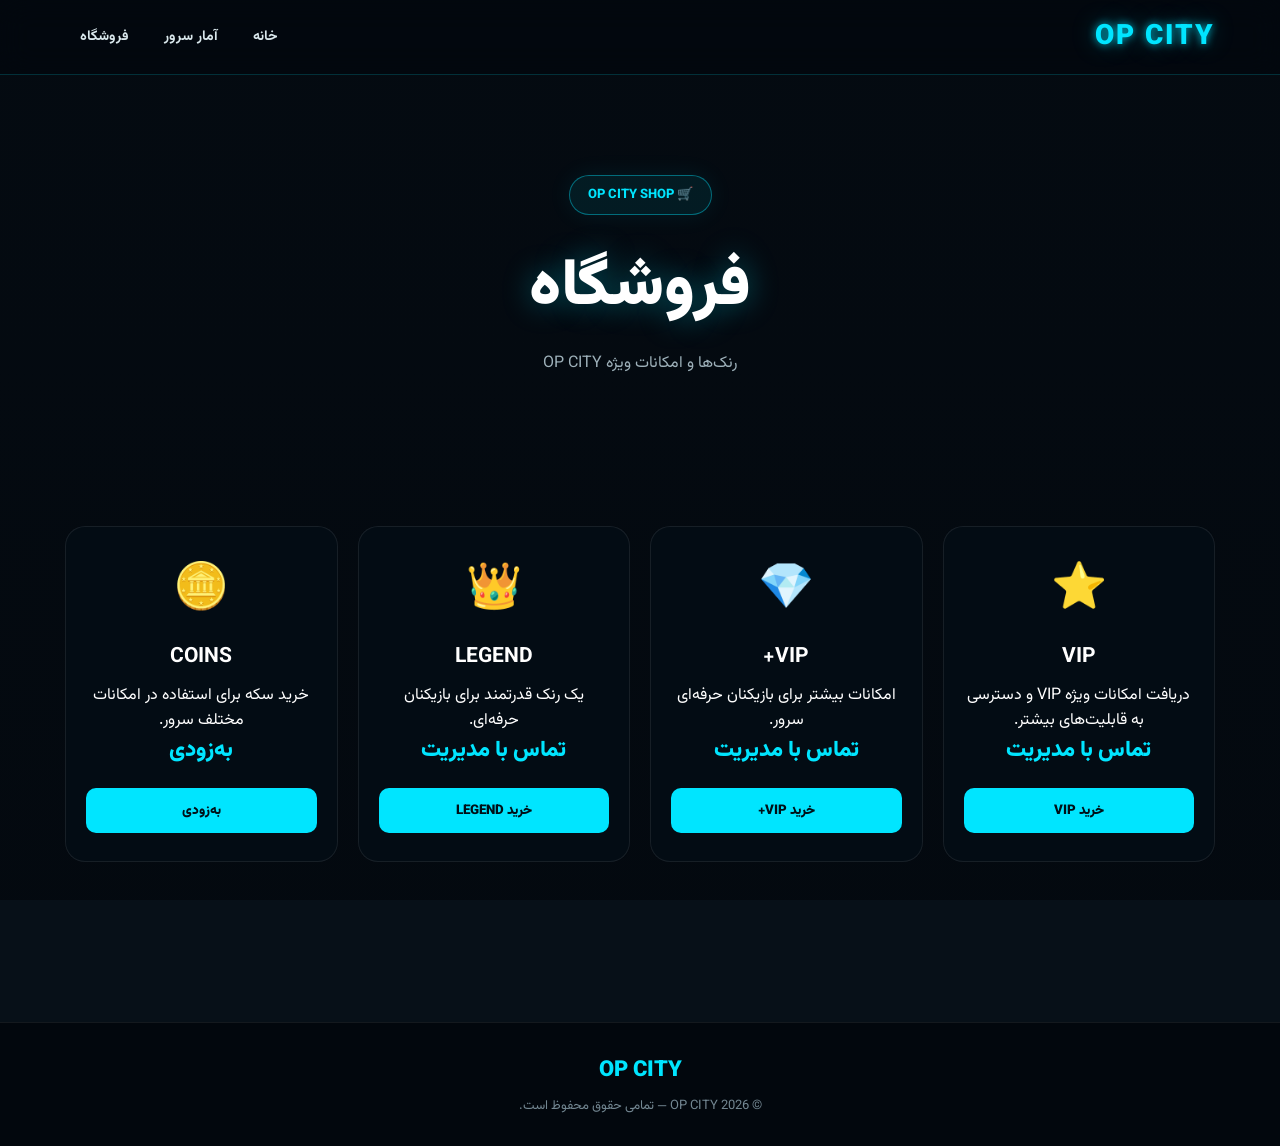
==== shop.html @ 72acddde "Initial website" ====
<!DOCTYPE html>
<html lang="fa" dir="rtl">
<head>
    <meta charset="UTF-8">
    <meta name="viewport" content="width=device-width, initial-scale=1.0">

    <title>OP CITY | فروشگاه</title>

    <link rel="stylesheet" href="style.css">
</head>

<body>

    <!-- =========================
         NAVBAR
    ========================== -->

    <nav class="navbar">

        <div class="nav-container">

            <a href="index.html" class="logo">
                OP CITY
            </a>

            <ul class="nav-links">

                <li>
                    <a href="index.html">
                        خانه
                    </a>
                </li>

                <li>
                    <a href="stats.html">
                        آمار سرور
                    </a>
                </li>

                <li>
                    <a href="shop.html">
                        فروشگاه
                    </a>
                </li>

            </ul>

        </div>

    </nav>


    <!-- =========================
         PAGE HEADER
    ========================== -->

    <header class="page-header">

        <div class="container">

            <div class="hero-badge">
                🛒 OP CITY SHOP
            </div>

            <h1>
                فروشگاه
            </h1>

            <p>
                رنک‌ها و امکانات ویژه OP CITY
            </p>

        </div>

    </header>


    <!-- =========================
         SHOP
    ========================== -->

    <main>

        <section class="section">

            <div class="container">

                <div class="shop-grid">


                    <!-- VIP -->

                    <div class="product-card">

                        <div class="product-icon">
                            ⭐
                        </div>

                        <h3>
                            VIP
                        </h3>

                        <p>
                            دریافت امکانات ویژه VIP و دسترسی
                            به قابلیت‌های بیشتر.
                        </p>

                        <div class="product-price">
                            تماس با مدیریت
                        </div>

                        <button
                            class="product-button"
                            onclick="buyProduct('VIP')">

                            خرید VIP

                        </button>

                    </div>


                    <!-- VIP+ -->

                    <div class="product-card">

                        <div class="product-icon">
                            💎
                        </div>

                        <h3>
                            VIP+
                        </h3>

                        <p>
                            امکانات بیشتر برای بازیکنان
                            حرفه‌ای سرور.
                        </p>

                        <div class="product-price">
                            تماس با مدیریت
                        </div>

                        <button
                            class="product-button"
                            onclick="buyProduct('VIP+')">

                            خرید VIP+

                        </button>

                    </div>


                    <!-- LEGEND -->

                    <div class="product-card">

                        <div class="product-icon">
                            👑
                        </div>

                        <h3>
                            LEGEND
                        </h3>

                        <p>
                            یک رنک قدرتمند برای بازیکنان
                            حرفه‌ای.
                        </p>

                        <div class="product-price">
                            تماس با مدیریت
                        </div>

                        <button
                            class="product-button"
                            onclick="buyProduct('LEGEND')">

                            خرید LEGEND

                        </button>

                    </div>


                    <!-- COINS -->

                    <div class="product-card">

                        <div class="product-icon">
                            🪙
                        </div>

                        <h3>
                            COINS
                        </h3>

                        <p>
                            خرید سکه برای استفاده در امکانات
                            مختلف سرور.
                        </p>

                        <div class="product-price">
                            به‌زودی
                        </div>

                        <button
                            class="product-button"
                            onclick="buyProduct('COINS')">

                            به‌زودی

                        </button>

                    </div>


                </div>

            </div>

        </section>

    </main>


    <!-- =========================
         FOOTER
    ========================== -->

    <footer>

        <div class="container">

            <div class="footer-logo">
                OP CITY
            </div>

            <p>
                © 2026 OP CITY — تمامی حقوق محفوظ است.
            </p>

        </div>

    </footer>


    <!-- JAVASCRIPT -->

    <script src="script.js"></script>

</body>
</html>
---- style.css ----
@import url('https://fonts.googleapis.com/css2?family=Vazirmatn:wght@400;500;600;700;800;900&display=swap');

* {
    margin: 0;
    padding: 0;
    box-sizing: border-box;
}

html {
    scroll-behavior: smooth;
}

body {
    font-family: 'Vazirmatn', Arial, sans-serif;
    direction: rtl;
    min-height: 100vh;
    color: #fff;
    background-color: #071018;

    background-image:
        linear-gradient(
            rgba(3, 8, 14, 0.68),
            rgba(3, 8, 14, 0.86)
        ),
        url("https://wallpaper.dog/large/10949934.jpg");

    background-size: cover;
    background-position: center;
    background-attachment: fixed;
    background-repeat: no-repeat;
}

a {
    color: inherit;
    text-decoration: none;
}

button {
    font-family: inherit;
}

.container {
    width: 92%;
    max-width: 1150px;
    margin: auto;
}

/* =========================
   NAVBAR
========================= */

.navbar {
    position: sticky;
    top: 0;
    z-index: 9999;

    width: 100%;
    padding: 15px 0;

    background: rgba(3, 8, 14, 0.82);
    border-bottom: 1px solid rgba(0, 229, 255, 0.18);

    backdrop-filter: blur(15px);
    -webkit-backdrop-filter: blur(15px);
}

.nav-container {
    width: 92%;
    max-width: 1150px;
    margin: auto;

    display: flex;
    align-items: center;
    justify-content: space-between;

    gap: 20px;
}

.logo {
    font-size: 28px;
    font-weight: 900;
    letter-spacing: 2px;

    color: #00e5ff;

    text-shadow:
        0 0 8px rgba(0, 229, 255, 0.8),
        0 0 25px rgba(0, 229, 255, 0.35);
}

.nav-links {
    display: flex;
    align-items: center;
    gap: 5px;

    list-style: none;
}

.nav-links a {
    display: block;

    padding: 10px 15px;

    border-radius: 10px;

    color: #d9e7ec;

    font-size: 14px;
    font-weight: 700;

    transition:
        background 0.25s ease,
        color 0.25s ease,
        transform 0.25s ease;
}

.nav-links a:hover {
    color: #00e5ff;

    background: rgba(0, 229, 255, 0.08);

    transform: translateY(-2px);
}

/* =========================
   HERO
========================= */

.hero {
    position: relative;

    min-height: 720px;

    display: flex;
    align-items: center;
    justify-content: center;

    text-align: center;

    overflow: hidden;
}

.hero::after {
    content: "";

    position: absolute;
    inset: 0;

    pointer-events: none;

    background:
        radial-gradient(
            circle at center,
            rgba(0, 229, 255, 0.08),
            transparent 50%
        );
}

.hero-content {
    position: relative;
    z-index: 2;

    width: 92%;
    max-width: 900px;

    padding: 80px 0;
}

.hero-badge {
    display: inline-block;

    margin-bottom: 22px;
    padding: 9px 18px;

    border: 1px solid rgba(0, 229, 255, 0.4);
    border-radius: 999px;

    background: rgba(0, 229, 255, 0.08);

    color: #00e5ff;

    font-size: 13px;
    font-weight: 800;

    box-shadow:
        0 0 25px rgba(0, 229, 255, 0.08);
}

.hero h1 {
    font-size: clamp(55px, 10vw, 110px);

    line-height: 1;

    font-weight: 900;

    letter-spacing: 7px;

    color: #fff;

    text-shadow:
        0 0 10px rgba(255, 255, 255, 0.35),
        0 0 30px rgba(0, 229, 255, 0.65),
        0 0 70px rgba(0, 229, 255, 0.25);
}

.hero-subtitle {
    margin-top: 20px;

    color: #00e5ff;

    font-size: clamp(18px, 3vw, 28px);

    font-weight: 800;

    text-shadow:
        0 0 15px rgba(0, 229, 255, 0.3);
}

.hero-description {
    max-width: 720px;

    margin: 22px auto 0;

    color: #d3dfe4;

    font-size: 16px;

    line-height: 2;
}

/* =========================
   IP BOX
========================= */

.ip-box {
    width: 100%;
    max-width: 650px;

    margin: 35px auto 0;
    padding: 15px;

    display: flex;
    align-items: center;

    gap: 12px;

    background: rgba(3, 12, 19, 0.86);

    border: 1px solid rgba(0, 229, 255, 0.3);

    border-radius: 16px;

    backdrop-filter: blur(12px);

    box-shadow:
        0 15px 50px rgba(0, 0, 0, 0.35);
}

.ip-label {
    color: #8fa6b0;

    font-size: 13px;

    white-space: nowrap;
}

.ip-address {
    flex: 1;

    direction: ltr;
    text-align: center;

    color: #fff;

    font-family: Consolas, monospace;

    font-size: 18px;

    font-weight: 800;

    letter-spacing: 1px;
}

.copy-btn {
    border: none;

    cursor: pointer;

    padding: 11px 17px;

    border-radius: 10px;

    background: #00e5ff;

    color: #001018;

    font-size: 13px;

    font-weight: 900;

    transition: 0.25s ease;
}

.copy-btn:hover {
    transform: translateY(-2px);

    box-shadow:
        0 0 25px rgba(0, 229, 255, 0.45);
}

/* =========================
   BUTTONS
========================= */

.hero-buttons {
    margin-top: 30px;

    display: flex;
    justify-content: center;

    gap: 12px;

    flex-wrap: wrap;
}

.btn {
    display: inline-flex;

    align-items: center;
    justify-content: center;

    min-width: 150px;

    padding: 13px 22px;

    border-radius: 12px;

    font-size: 14px;

    font-weight: 800;

    transition: 0.25s ease;
}

.btn-primary {
    background: #00e5ff;

    color: #001018;

    box-shadow:
        0 0 25px rgba(0, 229, 255, 0.2);
}

.btn-primary:hover {
    transform: translateY(-3px);

    box-shadow:
        0 0 35px rgba(0, 229, 255, 0.45);
}

.btn-secondary {
    background: rgba(255, 255, 255, 0.06);

    border: 1px solid rgba(255, 255, 255, 0.18);

    color: #fff;
}

.btn-secondary:hover {
    transform: translateY(-3px);

    border-color: rgba(0, 229, 255, 0.5);

    color: #00e5ff;
}

/* =========================
   SECTION
========================= */

.section {
    padding: 90px 0;
}

.section-title {
    text-align: center;

    margin-bottom: 45px;
}

.section-title h2 {
    font-size: clamp(28px, 5vw, 45px);

    font-weight: 900;

    text-shadow:
        0 0 20px rgba(0, 229, 255, 0.12);
}

.section-title p {
    margin-top: 12px;

    color: #91a4ae;

    font-size: 14px;
}

/* =========================
   FEATURES
========================= */

.features {
    display: grid;

    grid-template-columns:
        repeat(3, 1fr);

    gap: 20px;
}

.feature-card {
    padding: 32px 25px;

    text-align: center;

    background: rgba(4, 13, 21, 0.84);

    border: 1px solid rgba(255, 255, 255, 0.08);

    border-radius: 20px;

    backdrop-filter: blur(12px);

    transition: 0.3s ease;
}

.feature-card:hover {
    transform: translateY(-7px);

    border-color:
        rgba(0, 229, 255, 0.4);

    box-shadow:
        0 15px 45px rgba(0, 0, 0, 0.3);
}

.feature-icon {
    font-size: 42px;

    margin-bottom: 15px;
}

.feature-card h3 {
    font-size: 20px;

    margin-bottom: 10px;
}

.feature-card p {
    color: #9caeb8;

    line-height: 1.9;

    font-size: 14px;
}

/* =========================
   STATS
========================= */

.stats-grid {
    display: grid;

    grid-template-columns:
        repeat(4, 1fr);

    gap: 18px;
}

.stat-card {
    padding: 25px 18px;

    text-align: center;

    background: rgba(4, 13, 21, 0.84);

    border: 1px solid rgba(0, 229, 255, 0.12);

    border-radius: 18px;

    backdrop-filter: blur(10px);

    transition: 0.3s ease;
}

.stat-card:hover {
    transform: translateY(-4px);

    border-color:
        rgba(0, 229, 255, 0.3);
}

.stat-card h3 {
    color: #8fa8b5;

    font-size: 13px;

    margin-bottom: 10px;
}

.stat-card strong {
    display: block;

    font-size: 25px;

    font-weight: 900;

    color: #fff;
}

/* =========================
   SHOP
========================= */

.shop-grid {
    display: grid;

    grid-template-columns:
        repeat(4, 1fr);

    gap: 20px;
}

.product-card {
    padding: 28px 20px;

    text-align: center;

    background: rgba(4, 13, 21, 0.86);

    border: 1px solid rgba(255, 255, 255, 0.08);

    border-radius: 20px;

    backdrop-filter: blur(12px);

    transition: 0.3s ease;
}

.product-card:hover {
    transform: translateY(-7px);

    border-color:
        rgba(0, 229, 255, 0.4);

    box-shadow:
        0 15px 45px rgba(0, 0, 0, 0.35);
}

.product-icon {
    font-size: 45px;

    margin-bottom: 15px;
}

.product-card h3 {
    font-size: 21px;

    margin-bottom: 10px;
}

.product-price {
    color: #00e5ff;

    font-size: 22px;

    font-weight: 900;

    margin-bottom: 20px;
}

.product-button {
    width: 100%;

    border: none;

    cursor: pointer;

    padding: 12px;

    border-radius: 10px;

    background: #00e5ff;

    color: #001018;

    font-weight: 900;

    transition: 0.25s ease;
}

.product-button:hover {
    transform: translateY(-2px);

    box-shadow:
        0 0 25px rgba(0, 229, 255, 0.35);
}

/* =========================
   PAGE HEADER
========================= */

.page-header {
    padding: 100px 0 60px;

    text-align: center;
}

.page-header h1 {
    font-size: clamp(35px, 6vw, 65px);

    font-weight: 900;

    text-shadow:
        0 0 30px rgba(0, 229, 255, 0.35);
}

.page-header p {
    margin-top: 12px;

    color: #9eb1ba;
}

/* =========================
   SERVER INFO
========================= */

.server-info {
    width: 92%;
    max-width: 850px;

    margin: 0 auto;

    padding: 28px;

    background: rgba(4, 13, 21, 0.86);

    border: 1px solid rgba(255, 255, 255, 0.08);

    border-radius: 20px;

    backdrop-filter: blur(12px);
}

.info-row {
    display: flex;

    justify-content: space-between;
    align-items: center;

    gap: 20px;

    padding: 18px 0;

    border-bottom:
        1px solid rgba(255, 255, 255, 0.07);
}

.info-row:last-child {
    border-bottom: none;
}

.info-label {
    color: #8ea2ad;
}

.info-value {
    color: #fff;

    font-weight: 800;

    direction: ltr;
}

/* =========================
   FOOTER
========================= */

footer {
    margin-top: 70px;

    padding: 30px 0;

    text-align: center;

    background: rgba(2, 7, 12, 0.92);

    border-top:
        1px solid rgba(255, 255, 255, 0.07);
}

footer p {
    color: #738792;

    font-size: 13px;
}

.footer-logo {
    color: #00e5ff;

    font-size: 22px;

    font-weight: 900;

    margin-bottom: 8px;
}

/* =========================
   SCROLLBAR
========================= */

::-webkit-scrollbar {
    width: 9px;
}

::-webkit-scrollbar-track {
    background: #03080e;
}

::-webkit-scrollbar-thumb {
    background: #12616d;

    border-radius: 10px;
}

::-webkit-scrollbar-thumb:hover {
    background: #00e5ff;
}

/* =========================
   MOBILE
========================= */

@media (max-width: 900px) {

    .features {
        grid-template-columns: 1fr;
    }

    .stats-grid {
        grid-template-columns:
            repeat(2, 1fr);
    }

    .shop-grid {
        grid-template-columns:
            repeat(2, 1fr);
    }
}

@media (max-width: 650px) {

    .navbar {
        padding: 12px 0;
    }

    .nav-container {
        flex-direction: column;

        gap: 10px;
    }

    .nav-links {
        width: 100%;

        justify-content: center;

        flex-wrap: wrap;
    }

    .nav-links a {
        padding: 8px 11px;

        font-size: 12px;
    }

    .hero {
        min-height: 650px;
    }

    .hero h1 {
        letter-spacing: 4px;
    }

    .hero-description {
        font-size: 14px;
    }

    .ip-box {
        flex-direction: column;
    }

    .ip-label {
        text-align: center;
    }

    .ip-address {
        width: 100%;

        font-size: 16px;

        padding: 5px;
    }

    .copy-btn {
        width: 100%;
    }

    .hero-buttons {
        flex-direction: column;
    }

    .btn {
        width: 100%;
    }

    .stats-grid {
        grid-template-columns: 1fr;
    }

    .shop-grid {
        grid-template-columns: 1fr;
    }

    .section {
        padding: 65px 0;
    }

    .server-info {
        padding: 20px;
    }

    .info-row {
        flex-direction: column;

        align-items: flex-start;

        gap: 7px;
    }
}
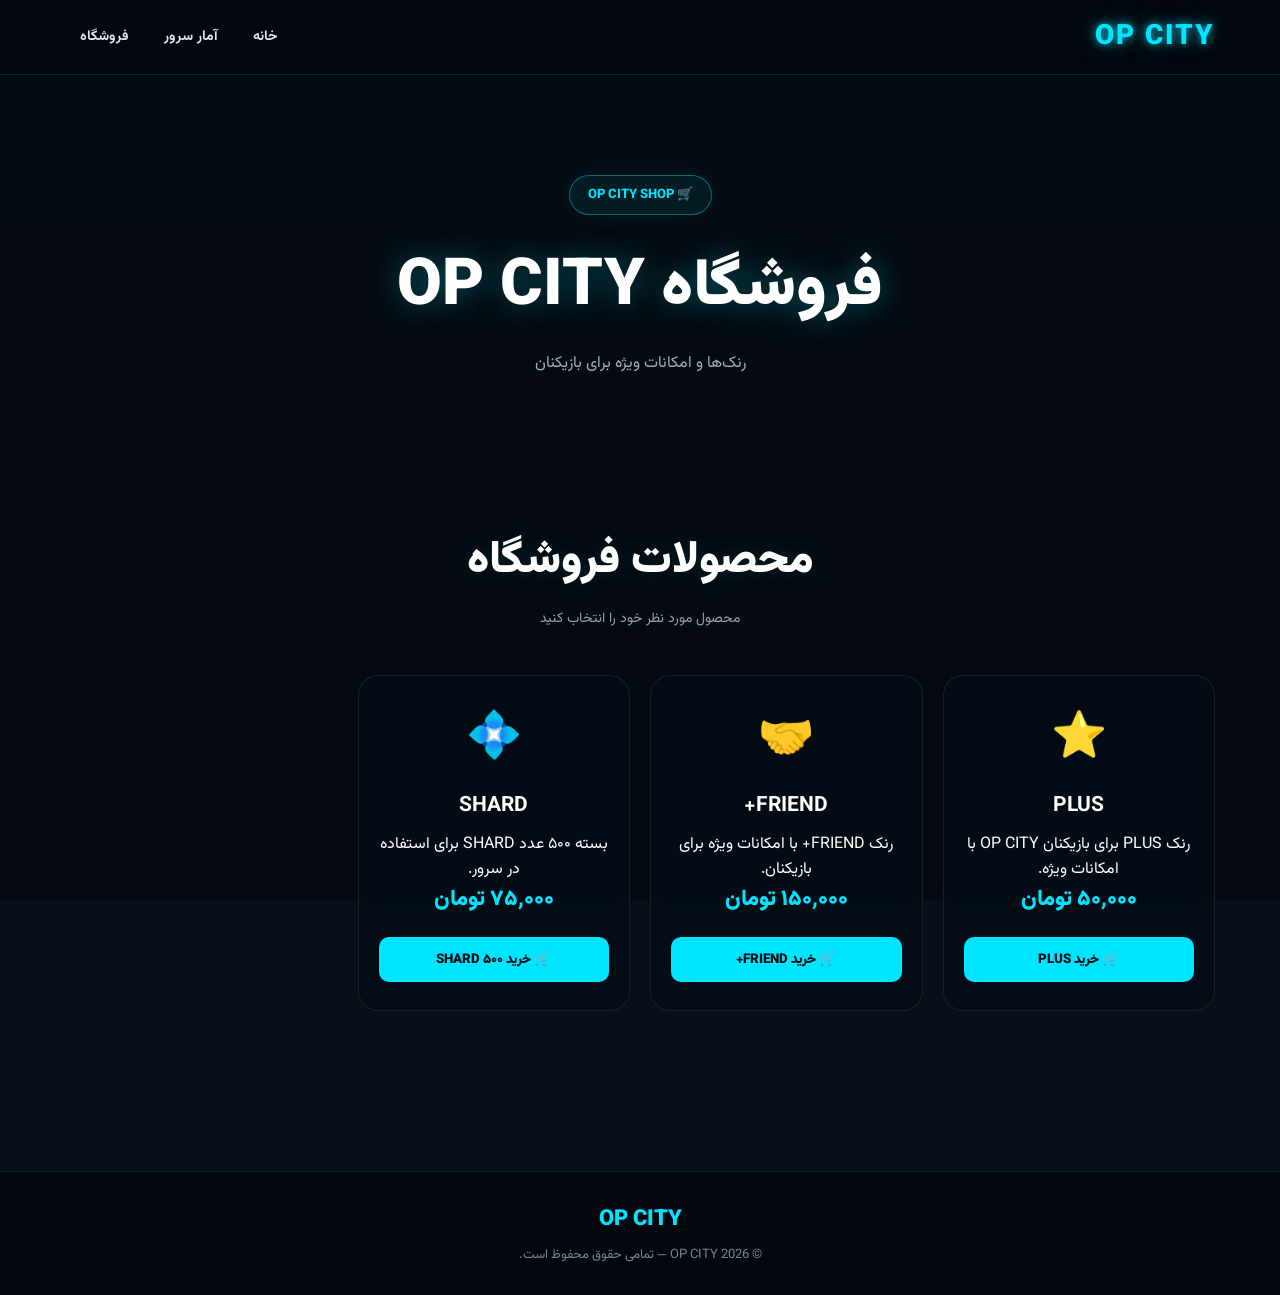
==== commit 9b344498: "Update shop.html" ====
--- a/shop.html
+++ b/shop.html
@@ -11,12 +11,7 @@
 
 <body>
 
-    <!-- =========================
-         NAVBAR
-    ========================== -->
-
     <nav class="navbar">
-
         <div class="nav-container">
 
             <a href="index.html" class="logo">
@@ -24,35 +19,22 @@
             </a>
 
             <ul class="nav-links">
-
                 <li>
-                    <a href="index.html">
-                        خانه
-                    </a>
+                    <a href="index.html">خانه</a>
                 </li>
 
                 <li>
-                    <a href="stats.html">
-                        آمار سرور
-                    </a>
+                    <a href="stats.html">آمار سرور</a>
                 </li>
 
                 <li>
-                    <a href="shop.html">
-                        فروشگاه
-                    </a>
+                    <a href="shop.html" class="active">فروشگاه</a>
                 </li>
-
             </ul>
 
         </div>
-
     </nav>
 
-
-    <!-- =========================
-         PAGE HEADER
-    ========================== -->
 
     <header class="page-header">
 
@@ -63,11 +45,11 @@
             </div>
 
             <h1>
-                فروشگاه
+                فروشگاه OP CITY
             </h1>
 
             <p>
-                رنک‌ها و امکانات ویژه OP CITY
+                رنک‌ها و امکانات ویژه برای بازیکنان
             </p>
 
         </div>
@@ -75,20 +57,31 @@
     </header>
 
 
-    <!-- =========================
-         SHOP
-    ========================== -->
-
     <main>
 
+        <!-- SHOP -->
+
         <section class="section">
 
             <div class="container">
 
+                <div class="section-title">
+
+                    <h2>
+                        محصولات فروشگاه
+                    </h2>
+
+                    <p>
+                        محصول مورد نظر خود را انتخاب کنید
+                    </p>
+
+                </div>
+
+
                 <div class="shop-grid">
 
 
-                    <!-- VIP -->
+                    <!-- PLUS -->
 
                     <div class="product-card">
 
@@ -97,124 +90,462 @@
                         </div>
 
                         <h3>
-                            VIP
+                            PLUS
                         </h3>
 
                         <p>
-                            دریافت امکانات ویژه VIP و دسترسی
-                            به قابلیت‌های بیشتر.
+                            رنک PLUS برای بازیکنان OP CITY با امکانات ویژه.
                         </p>
 
                         <div class="product-price">
-                            تماس با مدیریت
+                            ۵۰٬۰۰۰ تومان
                         </div>
 
                         <button
                             class="product-button"
-                            onclick="buyProduct('VIP')">
-
-                            خرید VIP
-
+                            onclick="buyProduct('PLUS', 50000)"
+                        >
+                            🛒 خرید PLUS
                         </button>
 
                     </div>
 
 
-                    <!-- VIP+ -->
+
+                    <!-- FRIEND+ -->
 
                     <div class="product-card">
 
                         <div class="product-icon">
-                            💎
+                            🤝
                         </div>
 
                         <h3>
-                            VIP+
+                            FRIEND+
                         </h3>
 
                         <p>
-                            امکانات بیشتر برای بازیکنان
-                            حرفه‌ای سرور.
+                            رنک FRIEND+ با امکانات ویژه برای بازیکنان.
                         </p>
 
                         <div class="product-price">
-                            تماس با مدیریت
+                            ۱۵۰٬۰۰۰ تومان
                         </div>
 
                         <button
                             class="product-button"
-                            onclick="buyProduct('VIP+')">
-
-                            خرید VIP+
-
+                            onclick="buyProduct('FRIEND+', 150000)"
+                        >
+                            🛒 خرید FRIEND+
                         </button>
 
                     </div>
 
 
-                    <!-- LEGEND -->
+
+                    <!-- SHARD -->
 
                     <div class="product-card">
 
                         <div class="product-icon">
-                            👑
+                            💠
                         </div>
 
                         <h3>
-                            LEGEND
+                            SHARD
                         </h3>
 
                         <p>
-                            یک رنک قدرتمند برای بازیکنان
-                            حرفه‌ای.
+                            بسته ۵۰۰ عدد SHARD برای استفاده در سرور.
                         </p>
 
                         <div class="product-price">
-                            تماس با مدیریت
+                            ۷۵٬۰۰۰ تومان
                         </div>
 
                         <button
                             class="product-button"
-                            onclick="buyProduct('LEGEND')">
-
-                            خرید LEGEND
-
+                            onclick="buyProduct('SHARD - 500 عدد', 75000)"
+                        >
+                            🛒 خرید ۵۰۰ SHARD
                         </button>
 
                     </div>
 
 
-                    <!-- COINS -->
-
-                    <div class="product-card">
-
-                        <div class="product-icon">
-                            🪙
-                        </div>
-
-                        <h3>
-                            COINS
-                        </h3>
-
-                        <p>
-                            خرید سکه برای استفاده در امکانات
-                            مختلف سرور.
-                        </p>
-
-                        <div class="product-price">
-                            به‌زودی
-                        </div>
+                </div>
+
+            </div>
+
+        </section>
+
+
+
+        <!-- ORDER SECTION -->
+
+        <section
+            class="section"
+            id="orderSection"
+            style="display:none;"
+        >
+
+            <div class="container">
+
+                <div class="section-title">
+
+                    <div class="hero-badge">
+                        🧾 ORDER
+                    </div>
+
+                    <h2>
+                        ثبت سفارش
+                    </h2>
+
+                    <p>
+                        اطلاعات خود را با دقت وارد کنید
+                    </p>
+
+                </div>
+
+
+                <div class="server-info">
+
+
+                    <form
+                        id="orderForm"
+                        enctype="multipart/form-data"
+                    >
+
+
+                        <!-- WEB3FORMS -->
+
+                        <input
+                            type="hidden"
+                            name="access_key"
+                            value="5f0692cf-3c7c-4ac9-913f-0cd557dce42e"
+                        >
+
+                        <input
+                            type="hidden"
+                            name="subject"
+                            value="🛒 سفارش جدید OP CITY"
+                        >
+
+                        <input
+                            type="hidden"
+                            name="from_name"
+                            value="OP CITY SHOP"
+                        >
+
+
+                        <!-- PRODUCT -->
+
+                        <input
+                            type="hidden"
+                            name="محصول"
+                            id="selectedProduct"
+                        >
+
+
+                        <!-- PRICE -->
+
+                        <input
+                            type="hidden"
+                            name="مبلغ"
+                            id="selectedPrice"
+                        >
+
+
+
+                        <!-- SELECTED PRODUCT -->
+
+                        <div class="info-row">
+
+                            <span class="info-label">
+                                محصول
+                            </span>
+
+                            <span
+                                class="info-value"
+                                id="productDisplay"
+                            >
+                                -
+                            </span>
+
+                        </div>
+
+
+
+                        <!-- PRICE -->
+
+                        <div class="info-row">
+
+                            <span class="info-label">
+                                مبلغ
+                            </span>
+
+                            <span
+                                class="info-value"
+                                id="priceDisplay"
+                            >
+                                -
+                            </span>
+
+                        </div>
+
+
+
+                        <!-- MINECRAFT USERNAME -->
+
+                        <div style="margin-top:25px;">
+
+                            <label for="minecraftUsername">
+
+                                👤 نام Minecraft
+
+                            </label>
+
+
+                            <input
+                                type="text"
+                                id="minecraftUsername"
+                                name="نام Minecraft"
+                                placeholder="مثلاً Steve"
+                                maxlength="32"
+                                required
+
+                                style="
+                                    width:100%;
+                                    margin-top:8px;
+                                    padding:15px;
+                                    border-radius:12px;
+                                    border:1px solid rgba(0,255,255,.25);
+                                    background:rgba(0,0,0,.40);
+                                    color:white;
+                                    font-size:16px;
+                                    box-sizing:border-box;
+                                    outline:none;
+                                "
+                            >
+
+                        </div>
+
+
+
+                        <!-- PHONE -->
+
+                        <div style="margin-top:20px;">
+
+                            <label for="phone">
+
+                                📱 شماره تماس
+
+                            </label>
+
+
+                            <input
+                                type="tel"
+                                id="phone"
+                                name="شماره تماس"
+                                placeholder="شماره تماس"
+                                required
+
+                                style="
+                                    width:100%;
+                                    margin-top:8px;
+                                    padding:15px;
+                                    border-radius:12px;
+                                    border:1px solid rgba(0,255,255,.25);
+                                    background:rgba(0,0,0,.40);
+                                    color:white;
+                                    font-size:16px;
+                                    box-sizing:border-box;
+                                    outline:none;
+                                "
+                            >
+
+                        </div>
+
+
+
+                        <!-- TRANSACTION -->
+
+                        <div style="margin-top:20px;">
+
+                            <label for="transaction">
+
+                                🔢 شماره پیگیری تراکنش
+
+                            </label>
+
+
+                            <input
+                                type="text"
+                                id="transaction"
+                                name="شماره پیگیری"
+                                placeholder="شماره پیگیری پرداخت"
+                                required
+
+                                style="
+                                    width:100%;
+                                    margin-top:8px;
+                                    padding:15px;
+                                    border-radius:12px;
+                                    border:1px solid rgba(0,255,255,.25);
+                                    background:rgba(0,0,0,.40);
+                                    color:white;
+                                    font-size:16px;
+                                    box-sizing:border-box;
+                                    outline:none;
+                                "
+                            >
+
+                        </div>
+
+
+
+                        <!-- MESSAGE -->
+
+                        <div style="margin-top:20px;">
+
+                            <label for="message">
+
+                                📝 توضیحات
+
+                            </label>
+
+
+                            <textarea
+                                id="message"
+                                name="توضیحات"
+                                rows="4"
+                                placeholder="توضیحات اضافی درباره سفارش..."
+
+                                style="
+                                    width:100%;
+                                    margin-top:8px;
+                                    padding:15px;
+                                    border-radius:12px;
+                                    border:1px solid rgba(0,255,255,.25);
+                                    background:rgba(0,0,0,.40);
+                                    color:white;
+                                    font-size:16px;
+                                    box-sizing:border-box;
+                                    resize:vertical;
+                                    outline:none;
+                                "
+                            ></textarea>
+
+                        </div>
+
+
+
+                        <!-- RECEIPT -->
+
+                        <div style="margin-top:20px;">
+
+                            <label for="receipt">
+
+                                🧾 رسید پرداخت
+
+                            </label>
+
+
+                            <input
+                                type="file"
+                                id="receipt"
+                                name="رسید پرداخت"
+                                accept="image/*"
+                                required
+
+                                style="
+                                    width:100%;
+                                    margin-top:8px;
+                                    padding:12px;
+                                    border-radius:12px;
+                                    background:rgba(0,0,0,.40);
+                                    color:white;
+                                    box-sizing:border-box;
+                                "
+                            >
+
+                        </div>
+
+
+
+                        <!-- PAYMENT -->
+
+                        <div
+                            style="
+                                margin-top:25px;
+                                padding:20px;
+                                border-radius:16px;
+                                background:linear-gradient(
+                                    135deg,
+                                    rgba(0,255,255,.08),
+                                    rgba(0,100,255,.08)
+                                );
+                                border:1px solid rgba(0,255,255,.18);
+                            "
+                        >
+
+                            <h3 style="margin-top:0;">
+                                💳 روش پرداخت
+                            </h3>
+
+                            <p>
+                                اطلاعات پرداخت در حال آماده‌سازی است.
+                            </p>
+
+                            <p style="margin-bottom:0;">
+                                پس از فعال شدن پرداخت،
+                                اطلاعات لازم در همین بخش نمایش داده می‌شود.
+                            </p>
+
+                        </div>
+
+
+
+                        <!-- SUBMIT -->
 
                         <button
+                            type="submit"
                             class="product-button"
-                            onclick="buyProduct('COINS')">
-
-                            به‌زودی
-
+                            id="submitOrder"
+                            style="margin-top:25px;"
+                        >
+                            📤 ارسال سفارش
                         </button>
 
-                    </div>
-
+
+
+                        <!-- BACK -->
+
+                        <button
+                            type="button"
+                            class="copy-btn"
+                            onclick="closeOrder()"
+                            style="margin-top:12px;"
+                        >
+                            ↩️ برگشت به فروشگاه
+                        </button>
+
+
+
+                        <!-- MESSAGE -->
+
+                        <div
+                            id="formMessage"
+                            style="
+                                margin-top:20px;
+                                text-align:center;
+                                font-weight:bold;
+                                line-height:1.8;
+                            "
+                        ></div>
+
+
+                    </form>
 
                 </div>
 
@@ -225,9 +556,8 @@
     </main>
 
 
-    <!-- =========================
-         FOOTER
-    ========================== -->
+
+    <!-- FOOTER -->
 
     <footer>
 
@@ -246,9 +576,7 @@
     </footer>
 
 
-    <!-- JAVASCRIPT -->
-
     <script src="script.js"></script>
 
 </body>
-</html>+</html>
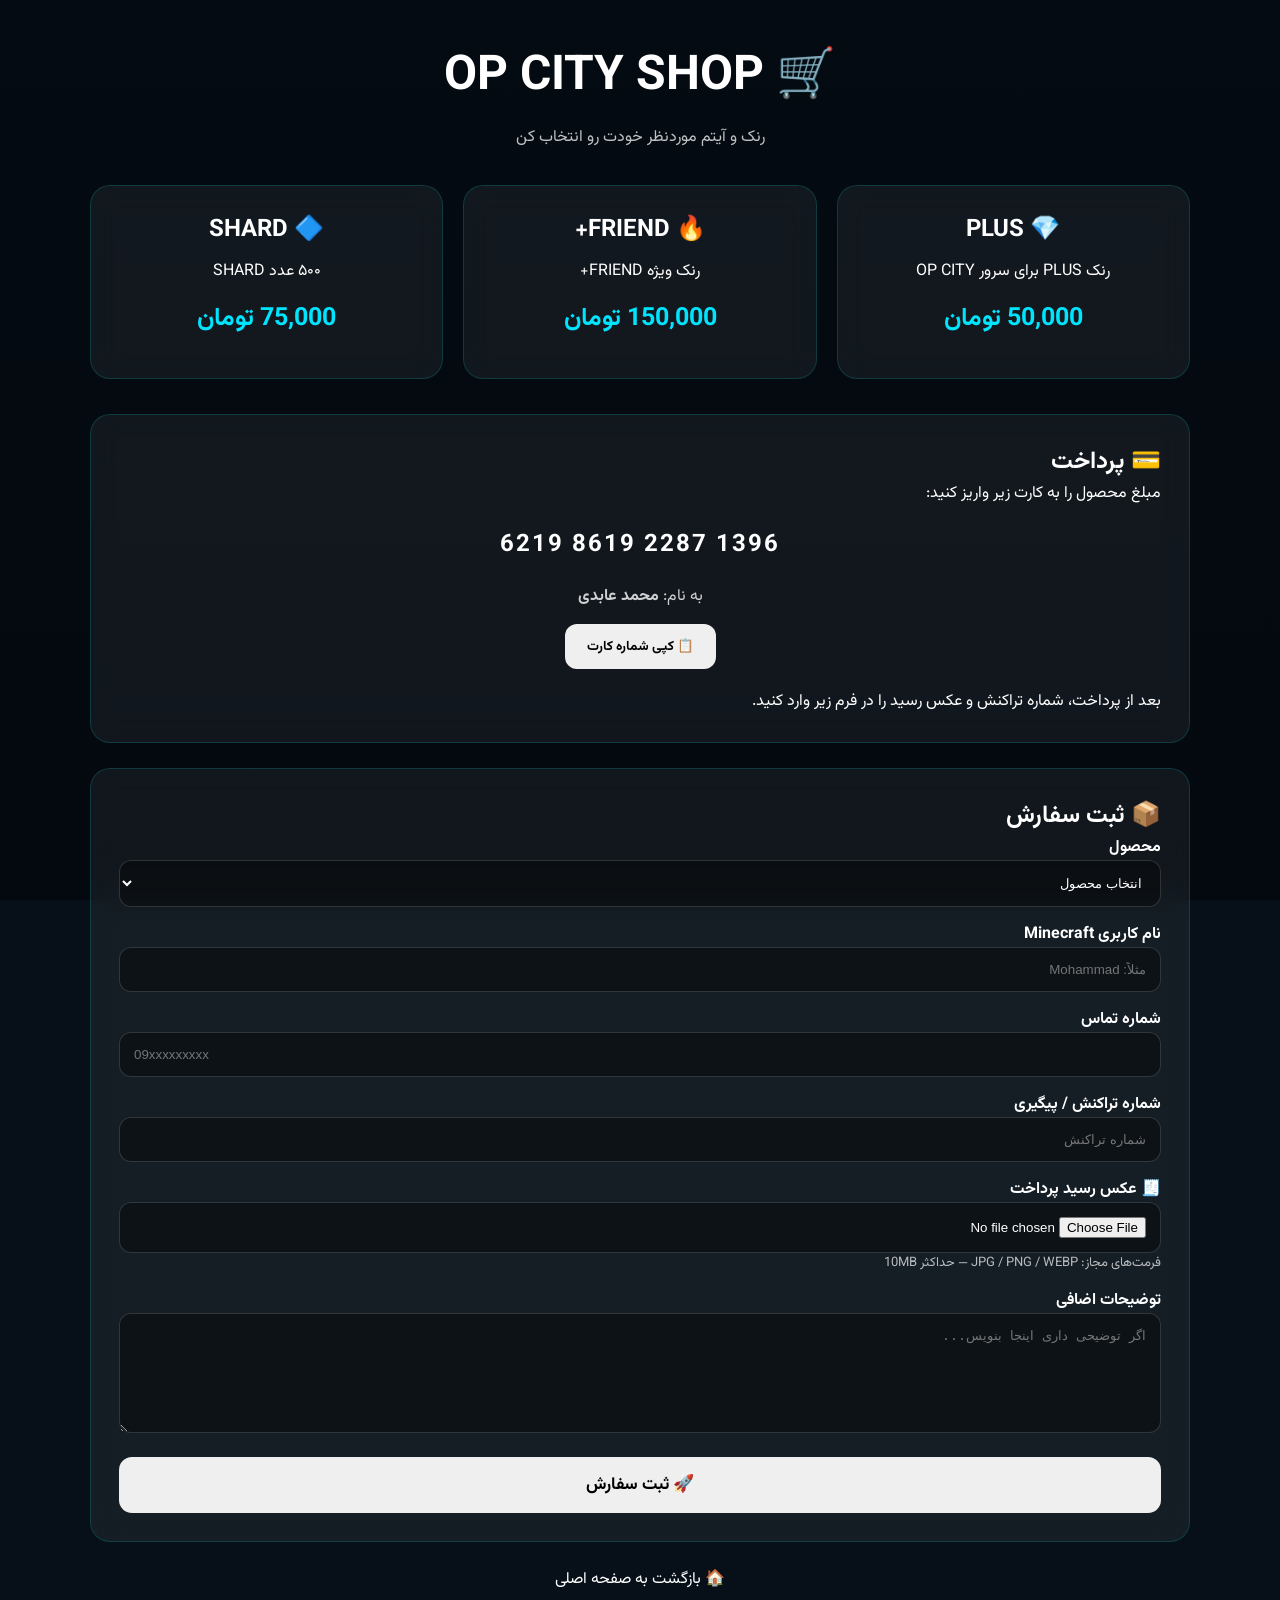
==== commit ebcfe8af: "Update shop.html" ====
--- a/shop.html
+++ b/shop.html
@@ -4,579 +4,373 @@
     <meta charset="UTF-8">
     <meta name="viewport" content="width=device-width, initial-scale=1.0">
 
-    <title>OP CITY | فروشگاه</title>
+    <title>OP CITY | Shop</title>
 
     <link rel="stylesheet" href="style.css">
+
+    <style>
+        .shop-page {
+            min-height: 100vh;
+            padding: 40px 20px 80px;
+        }
+
+        .shop-container {
+            max-width: 1100px;
+            margin: auto;
+        }
+
+        .shop-title {
+            text-align: center;
+            margin-bottom: 35px;
+        }
+
+        .shop-title h1 {
+            font-size: 48px;
+            margin-bottom: 10px;
+        }
+
+        .shop-title p {
+            opacity: .75;
+        }
+
+        .products {
+            display: grid;
+            grid-template-columns: repeat(3, 1fr);
+            gap: 20px;
+            margin-bottom: 35px;
+        }
+
+        .product-card {
+            padding: 25px;
+            border-radius: 20px;
+            background: rgba(255,255,255,.06);
+            border: 1px solid rgba(0,255,255,.15);
+            backdrop-filter: blur(15px);
+            transition: .25s;
+            text-align: center;
+        }
+
+        .product-card:hover {
+            transform: translateY(-5px);
+            border-color: rgba(0,255,255,.5);
+        }
+
+        .product-card h2 {
+            margin-bottom: 10px;
+        }
+
+        .product-price {
+            font-size: 25px;
+            font-weight: bold;
+            margin: 15px 0;
+        }
+
+        .payment-box,
+        .order-box {
+            padding: 28px;
+            border-radius: 20px;
+            background: rgba(255,255,255,.06);
+            border: 1px solid rgba(0,255,255,.15);
+            backdrop-filter: blur(15px);
+            margin-bottom: 25px;
+        }
+
+        .payment-card {
+            font-size: 24px;
+            font-weight: bold;
+            letter-spacing: 2px;
+            direction: ltr;
+            text-align: center;
+            margin: 20px 0;
+        }
+
+        .payment-owner {
+            text-align: center;
+            opacity: .8;
+        }
+
+        .copy-card {
+            display: block;
+            margin: 15px auto 0;
+            cursor: pointer;
+            padding: 12px 22px;
+            border: none;
+            border-radius: 12px;
+            font-weight: bold;
+        }
+
+        .order-form {
+            display: grid;
+            gap: 15px;
+        }
+
+        .order-form label {
+            font-weight: bold;
+        }
+
+        .order-form input,
+        .order-form select,
+        .order-form textarea {
+            width: 100%;
+            box-sizing: border-box;
+            padding: 14px;
+            border-radius: 12px;
+            border: 1px solid rgba(255,255,255,.15);
+            background: rgba(0,0,0,.35);
+            color: white;
+            outline: none;
+        }
+
+        .order-form textarea {
+            min-height: 120px;
+            resize: vertical;
+        }
+
+        .order-form input:focus,
+        .order-form select:focus,
+        .order-form textarea:focus {
+            border-color: #00ffff;
+        }
+
+        .submit-order {
+            padding: 15px;
+            border: none;
+            border-radius: 13px;
+            cursor: pointer;
+            font-size: 17px;
+            font-weight: bold;
+        }
+
+        .receipt-help {
+            font-size: 13px;
+            opacity: .7;
+        }
+
+        #orderResult {
+            display: none;
+            margin-top: 20px;
+            padding: 15px;
+            border-radius: 12px;
+            text-align: center;
+            font-weight: bold;
+        }
+
+        .success {
+            background: rgba(0,255,100,.12);
+            border: 1px solid rgba(0,255,100,.4);
+        }
+
+        .error {
+            background: rgba(255,0,0,.12);
+            border: 1px solid rgba(255,0,0,.4);
+        }
+
+        .back-home {
+            display: block;
+            text-align: center;
+            margin-top: 25px;
+        }
+
+        @media (max-width: 800px) {
+            .products {
+                grid-template-columns: 1fr;
+            }
+
+            .shop-title h1 {
+                font-size: 35px;
+            }
+
+            .payment-card {
+                font-size: 18px;
+            }
+        }
+    </style>
 </head>
 
 <body>
 
-    <nav class="navbar">
-        <div class="nav-container">
-
-            <a href="index.html" class="logo">
-                OP CITY
-            </a>
-
-            <ul class="nav-links">
-                <li>
-                    <a href="index.html">خانه</a>
-                </li>
-
-                <li>
-                    <a href="stats.html">آمار سرور</a>
-                </li>
-
-                <li>
-                    <a href="shop.html" class="active">فروشگاه</a>
-                </li>
-            </ul>
-
+<div class="shop-page">
+
+    <div class="shop-container">
+
+        <div class="shop-title">
+            <h1>🛒 OP CITY SHOP</h1>
+            <p>رنک و آیتم موردنظر خودت رو انتخاب کن</p>
         </div>
-    </nav>
-
-
-    <header class="page-header">
-
-        <div class="container">
-
-            <div class="hero-badge">
-                🛒 OP CITY SHOP
-            </div>
-
-            <h1>
-                فروشگاه OP CITY
-            </h1>
+
+        <!-- PRODUCTS -->
+        <div class="products">
+
+            <div class="product-card">
+                <h2>💎 PLUS</h2>
+                <p>رنک PLUS برای سرور OP CITY</p>
+                <div class="product-price">50,000 تومان</div>
+            </div>
+
+            <div class="product-card">
+                <h2>🔥 FRIEND+</h2>
+                <p>رنک ویژه FRIEND+</p>
+                <div class="product-price">150,000 تومان</div>
+            </div>
+
+            <div class="product-card">
+                <h2>🔷 SHARD</h2>
+                <p>۵۰۰ عدد SHARD</p>
+                <div class="product-price">75,000 تومان</div>
+            </div>
+
+        </div>
+
+        <!-- PAYMENT -->
+        <div class="payment-box">
+
+            <h2>💳 پرداخت</h2>
 
             <p>
-                رنک‌ها و امکانات ویژه برای بازیکنان
+                مبلغ محصول را به کارت زیر واریز کنید:
             </p>
 
+            <div class="payment-card">
+                6219 8619 2287 1396
+            </div>
+
+            <div class="payment-owner">
+                به نام: <strong>محمد عابدی</strong>
+            </div>
+
+            <button class="copy-card" onclick="copyCardNumber()">
+                📋 کپی شماره کارت
+            </button>
+
+            <p style="margin-top:20px;">
+                بعد از پرداخت، شماره تراکنش و عکس رسید را در فرم زیر وارد کنید.
+            </p>
+
         </div>
 
-    </header>
-
-
-    <main>
-
-        <!-- SHOP -->
-
-        <section class="section">
-
-            <div class="container">
-
-                <div class="section-title">
-
-                    <h2>
-                        محصولات فروشگاه
-                    </h2>
-
-                    <p>
-                        محصول مورد نظر خود را انتخاب کنید
-                    </p>
-
-                </div>
-
-
-                <div class="shop-grid">
-
-
-                    <!-- PLUS -->
-
-                    <div class="product-card">
-
-                        <div class="product-icon">
-                            ⭐
-                        </div>
-
-                        <h3>
-                            PLUS
-                        </h3>
-
-                        <p>
-                            رنک PLUS برای بازیکنان OP CITY با امکانات ویژه.
-                        </p>
-
-                        <div class="product-price">
-                            ۵۰٬۰۰۰ تومان
-                        </div>
-
-                        <button
-                            class="product-button"
-                            onclick="buyProduct('PLUS', 50000)"
-                        >
-                            🛒 خرید PLUS
-                        </button>
-
+        <!-- ORDER -->
+        <div class="order-box">
+
+            <h2>📦 ثبت سفارش</h2>
+
+            <form id="orderForm" class="order-form">
+
+                <div>
+                    <label for="product">محصول</label>
+
+                    <select id="product" name="product" required>
+                        <option value="">انتخاب محصول</option>
+                        <option value="PLUS">
+                            PLUS - 50,000 تومان
+                        </option>
+                        <option value="FRIEND+">
+                            FRIEND+ - 150,000 تومان
+                        </option>
+                        <option value="SHARD">
+                            SHARD - 75,000 تومان
+                        </option>
+                    </select>
+                </div>
+
+                <div>
+                    <label for="minecraft_username">
+                        نام کاربری Minecraft
+                    </label>
+
+                    <input
+                        type="text"
+                        id="minecraft_username"
+                        name="minecraft_username"
+                        placeholder="مثلاً: Mohammad"
+                        maxlength="32"
+                        required
+                    >
+                </div>
+
+                <div>
+                    <label for="phone">
+                        شماره تماس
+                    </label>
+
+                    <input
+                        type="tel"
+                        id="phone"
+                        name="phone"
+                        placeholder="09xxxxxxxxx"
+                        maxlength="20"
+                        required
+                    >
+                </div>
+
+                <div>
+                    <label for="transaction">
+                        شماره تراکنش / پیگیری
+                    </label>
+
+                    <input
+                        type="text"
+                        id="transaction"
+                        name="transaction"
+                        placeholder="شماره تراکنش"
+                        maxlength="100"
+                        required
+                    >
+                </div>
+
+                <div>
+                    <label for="receipt">
+                        🧾 عکس رسید پرداخت
+                    </label>
+
+                    <input
+                        type="file"
+                        id="receipt"
+                        name="receipt"
+                        accept="image/jpeg,image/png,image/webp"
+                        required
+                    >
+
+                    <div class="receipt-help">
+                        فرمت‌های مجاز: JPG / PNG / WEBP — حداکثر 10MB
                     </div>
-
-
-
-                    <!-- FRIEND+ -->
-
-                    <div class="product-card">
-
-                        <div class="product-icon">
-                            🤝
-                        </div>
-
-                        <h3>
-                            FRIEND+
-                        </h3>
-
-                        <p>
-                            رنک FRIEND+ با امکانات ویژه برای بازیکنان.
-                        </p>
-
-                        <div class="product-price">
-                            ۱۵۰٬۰۰۰ تومان
-                        </div>
-
-                        <button
-                            class="product-button"
-                            onclick="buyProduct('FRIEND+', 150000)"
-                        >
-                            🛒 خرید FRIEND+
-                        </button>
-
-                    </div>
-
-
-
-                    <!-- SHARD -->
-
-                    <div class="product-card">
-
-                        <div class="product-icon">
-                            💠
-                        </div>
-
-                        <h3>
-                            SHARD
-                        </h3>
-
-                        <p>
-                            بسته ۵۰۰ عدد SHARD برای استفاده در سرور.
-                        </p>
-
-                        <div class="product-price">
-                            ۷۵٬۰۰۰ تومان
-                        </div>
-
-                        <button
-                            class="product-button"
-                            onclick="buyProduct('SHARD - 500 عدد', 75000)"
-                        >
-                            🛒 خرید ۵۰۰ SHARD
-                        </button>
-
-                    </div>
-
-
-                </div>
-
-            </div>
-
-        </section>
-
-
-
-        <!-- ORDER SECTION -->
-
-        <section
-            class="section"
-            id="orderSection"
-            style="display:none;"
-        >
-
-            <div class="container">
-
-                <div class="section-title">
-
-                    <div class="hero-badge">
-                        🧾 ORDER
-                    </div>
-
-                    <h2>
-                        ثبت سفارش
-                    </h2>
-
-                    <p>
-                        اطلاعات خود را با دقت وارد کنید
-                    </p>
-
-                </div>
-
-
-                <div class="server-info">
-
-
-                    <form
-                        id="orderForm"
-                        enctype="multipart/form-data"
-                    >
-
-
-                        <!-- WEB3FORMS -->
-
-                        <input
-                            type="hidden"
-                            name="access_key"
-                            value="5f0692cf-3c7c-4ac9-913f-0cd557dce42e"
-                        >
-
-                        <input
-                            type="hidden"
-                            name="subject"
-                            value="🛒 سفارش جدید OP CITY"
-                        >
-
-                        <input
-                            type="hidden"
-                            name="from_name"
-                            value="OP CITY SHOP"
-                        >
-
-
-                        <!-- PRODUCT -->
-
-                        <input
-                            type="hidden"
-                            name="محصول"
-                            id="selectedProduct"
-                        >
-
-
-                        <!-- PRICE -->
-
-                        <input
-                            type="hidden"
-                            name="مبلغ"
-                            id="selectedPrice"
-                        >
-
-
-
-                        <!-- SELECTED PRODUCT -->
-
-                        <div class="info-row">
-
-                            <span class="info-label">
-                                محصول
-                            </span>
-
-                            <span
-                                class="info-value"
-                                id="productDisplay"
-                            >
-                                -
-                            </span>
-
-                        </div>
-
-
-
-                        <!-- PRICE -->
-
-                        <div class="info-row">
-
-                            <span class="info-label">
-                                مبلغ
-                            </span>
-
-                            <span
-                                class="info-value"
-                                id="priceDisplay"
-                            >
-                                -
-                            </span>
-
-                        </div>
-
-
-
-                        <!-- MINECRAFT USERNAME -->
-
-                        <div style="margin-top:25px;">
-
-                            <label for="minecraftUsername">
-
-                                👤 نام Minecraft
-
-                            </label>
-
-
-                            <input
-                                type="text"
-                                id="minecraftUsername"
-                                name="نام Minecraft"
-                                placeholder="مثلاً Steve"
-                                maxlength="32"
-                                required
-
-                                style="
-                                    width:100%;
-                                    margin-top:8px;
-                                    padding:15px;
-                                    border-radius:12px;
-                                    border:1px solid rgba(0,255,255,.25);
-                                    background:rgba(0,0,0,.40);
-                                    color:white;
-                                    font-size:16px;
-                                    box-sizing:border-box;
-                                    outline:none;
-                                "
-                            >
-
-                        </div>
-
-
-
-                        <!-- PHONE -->
-
-                        <div style="margin-top:20px;">
-
-                            <label for="phone">
-
-                                📱 شماره تماس
-
-                            </label>
-
-
-                            <input
-                                type="tel"
-                                id="phone"
-                                name="شماره تماس"
-                                placeholder="شماره تماس"
-                                required
-
-                                style="
-                                    width:100%;
-                                    margin-top:8px;
-                                    padding:15px;
-                                    border-radius:12px;
-                                    border:1px solid rgba(0,255,255,.25);
-                                    background:rgba(0,0,0,.40);
-                                    color:white;
-                                    font-size:16px;
-                                    box-sizing:border-box;
-                                    outline:none;
-                                "
-                            >
-
-                        </div>
-
-
-
-                        <!-- TRANSACTION -->
-
-                        <div style="margin-top:20px;">
-
-                            <label for="transaction">
-
-                                🔢 شماره پیگیری تراکنش
-
-                            </label>
-
-
-                            <input
-                                type="text"
-                                id="transaction"
-                                name="شماره پیگیری"
-                                placeholder="شماره پیگیری پرداخت"
-                                required
-
-                                style="
-                                    width:100%;
-                                    margin-top:8px;
-                                    padding:15px;
-                                    border-radius:12px;
-                                    border:1px solid rgba(0,255,255,.25);
-                                    background:rgba(0,0,0,.40);
-                                    color:white;
-                                    font-size:16px;
-                                    box-sizing:border-box;
-                                    outline:none;
-                                "
-                            >
-
-                        </div>
-
-
-
-                        <!-- MESSAGE -->
-
-                        <div style="margin-top:20px;">
-
-                            <label for="message">
-
-                                📝 توضیحات
-
-                            </label>
-
-
-                            <textarea
-                                id="message"
-                                name="توضیحات"
-                                rows="4"
-                                placeholder="توضیحات اضافی درباره سفارش..."
-
-                                style="
-                                    width:100%;
-                                    margin-top:8px;
-                                    padding:15px;
-                                    border-radius:12px;
-                                    border:1px solid rgba(0,255,255,.25);
-                                    background:rgba(0,0,0,.40);
-                                    color:white;
-                                    font-size:16px;
-                                    box-sizing:border-box;
-                                    resize:vertical;
-                                    outline:none;
-                                "
-                            ></textarea>
-
-                        </div>
-
-
-
-                        <!-- RECEIPT -->
-
-                        <div style="margin-top:20px;">
-
-                            <label for="receipt">
-
-                                🧾 رسید پرداخت
-
-                            </label>
-
-
-                            <input
-                                type="file"
-                                id="receipt"
-                                name="رسید پرداخت"
-                                accept="image/*"
-                                required
-
-                                style="
-                                    width:100%;
-                                    margin-top:8px;
-                                    padding:12px;
-                                    border-radius:12px;
-                                    background:rgba(0,0,0,.40);
-                                    color:white;
-                                    box-sizing:border-box;
-                                "
-                            >
-
-                        </div>
-
-
-
-                        <!-- PAYMENT -->
-
-                        <div
-                            style="
-                                margin-top:25px;
-                                padding:20px;
-                                border-radius:16px;
-                                background:linear-gradient(
-                                    135deg,
-                                    rgba(0,255,255,.08),
-                                    rgba(0,100,255,.08)
-                                );
-                                border:1px solid rgba(0,255,255,.18);
-                            "
-                        >
-
-                            <h3 style="margin-top:0;">
-                                💳 روش پرداخت
-                            </h3>
-
-                            <p>
-                                اطلاعات پرداخت در حال آماده‌سازی است.
-                            </p>
-
-                            <p style="margin-bottom:0;">
-                                پس از فعال شدن پرداخت،
-                                اطلاعات لازم در همین بخش نمایش داده می‌شود.
-                            </p>
-
-                        </div>
-
-
-
-                        <!-- SUBMIT -->
-
-                        <button
-                            type="submit"
-                            class="product-button"
-                            id="submitOrder"
-                            style="margin-top:25px;"
-                        >
-                            📤 ارسال سفارش
-                        </button>
-
-
-
-                        <!-- BACK -->
-
-                        <button
-                            type="button"
-                            class="copy-btn"
-                            onclick="closeOrder()"
-                            style="margin-top:12px;"
-                        >
-                            ↩️ برگشت به فروشگاه
-                        </button>
-
-
-
-                        <!-- MESSAGE -->
-
-                        <div
-                            id="formMessage"
-                            style="
-                                margin-top:20px;
-                                text-align:center;
-                                font-weight:bold;
-                                line-height:1.8;
-                            "
-                        ></div>
-
-
-                    </form>
-
-                </div>
-
-            </div>
-
-        </section>
-
-    </main>
-
-
-
-    <!-- FOOTER -->
-
-    <footer>
-
-        <div class="container">
-
-            <div class="footer-logo">
-                OP CITY
-            </div>
-
-            <p>
-                © 2026 OP CITY — تمامی حقوق محفوظ است.
-            </p>
+                </div>
+
+                <div>
+                    <label for="message">
+                        توضیحات اضافی
+                    </label>
+
+                    <textarea
+                        id="message"
+                        name="message"
+                        placeholder="اگر توضیحی داری اینجا بنویس..."
+                        maxlength="1000"
+                    ></textarea>
+                </div>
+
+                <button
+                    type="submit"
+                    class="submit-order"
+                    id="submitOrder"
+                >
+                    🚀 ثبت سفارش
+                </button>
+
+            </form>
+
+            <div id="orderResult"></div>
 
         </div>
 
-    </footer>
-
-
-    <script src="script.js"></script>
+        <a href="index.html" class="back-home">
+            🏠 بازگشت به صفحه اصلی
+        </a>
+
+    </div>
+
+</div>
+
+<script src="script.js"></script>
 
 </body>
 </html>
